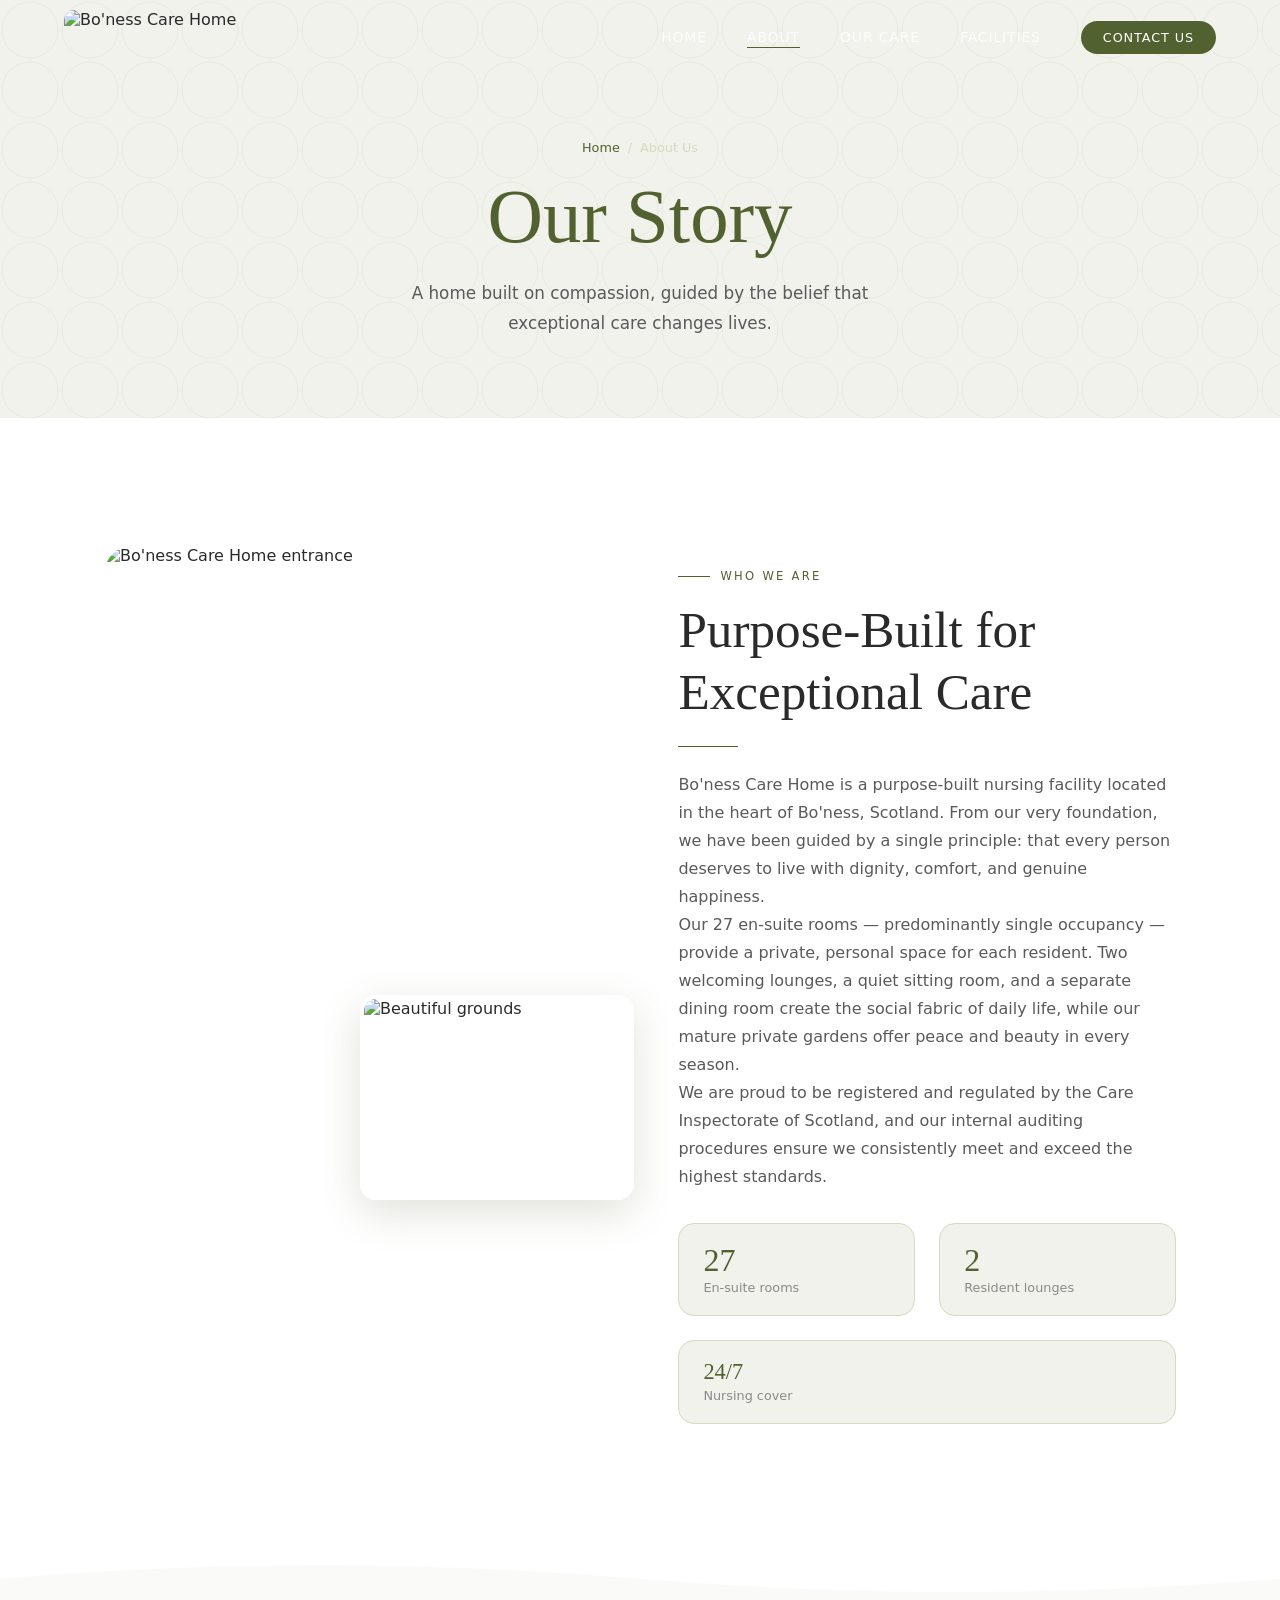
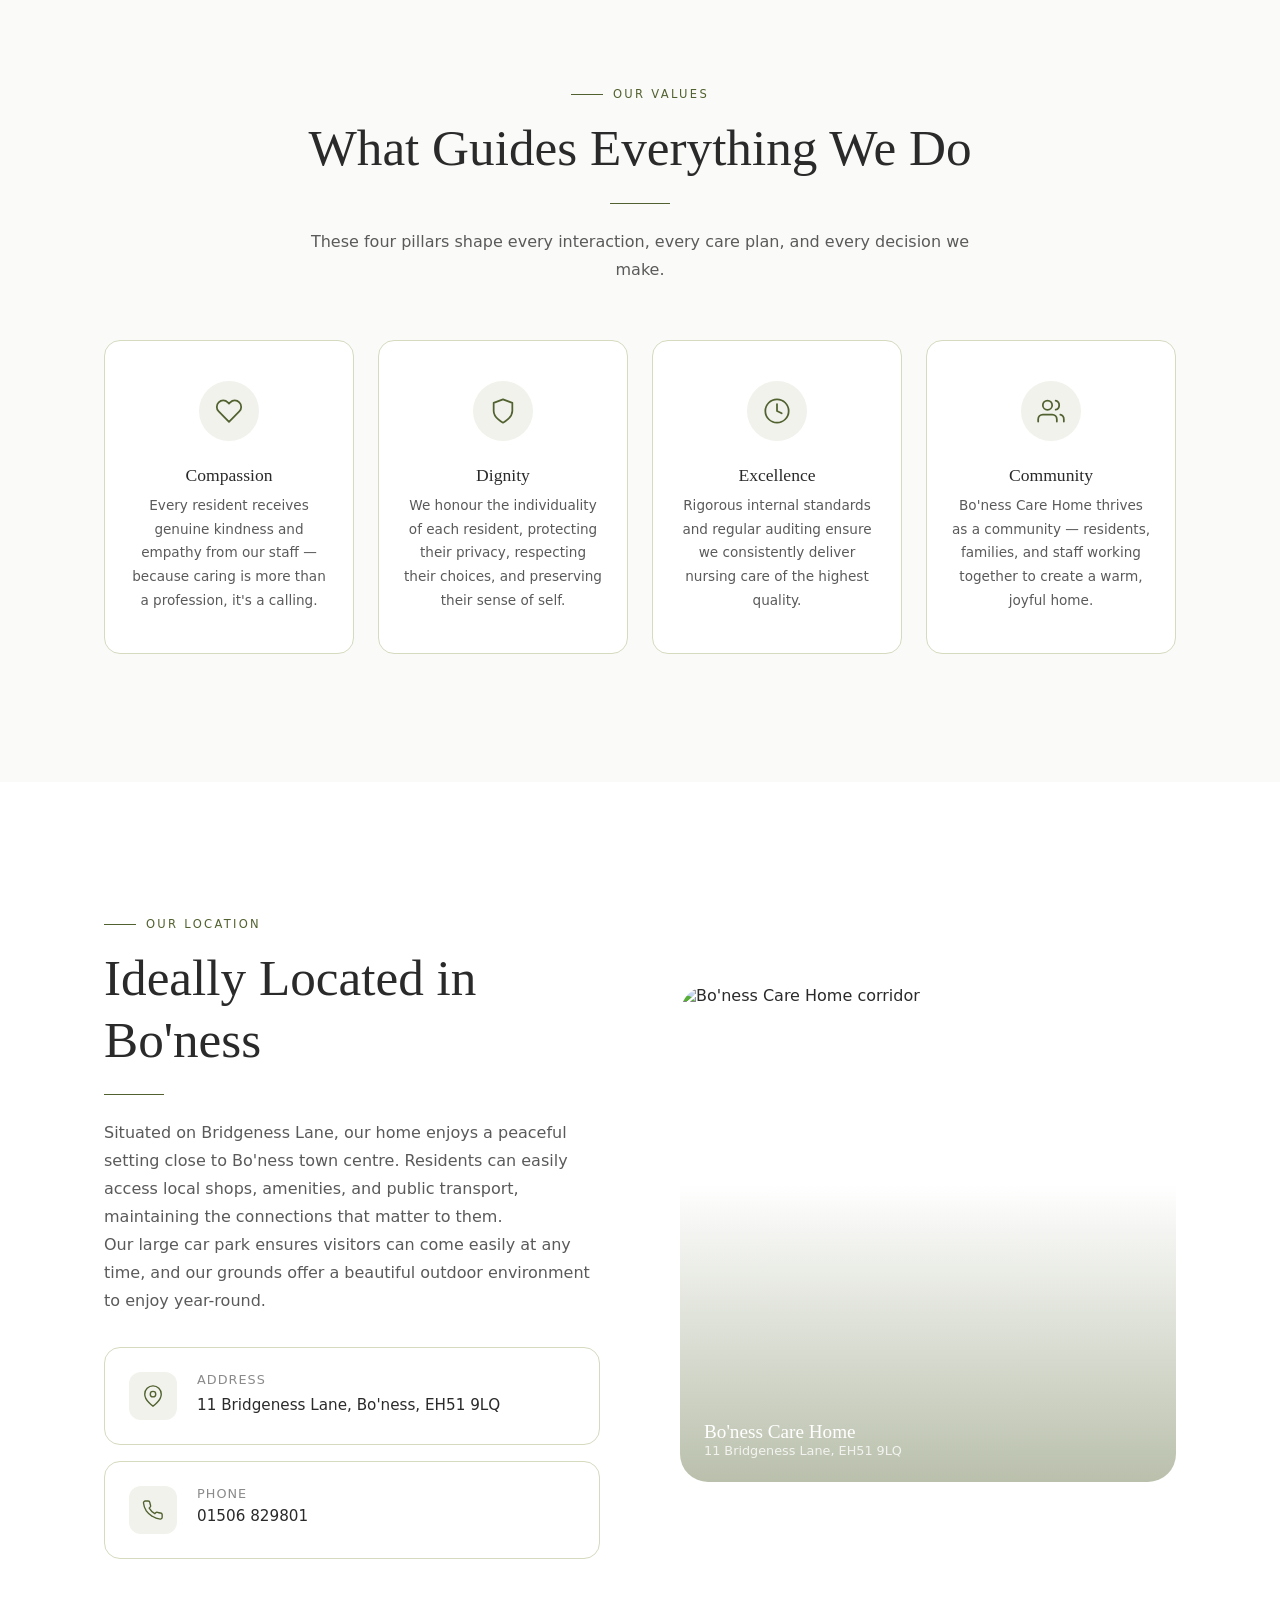
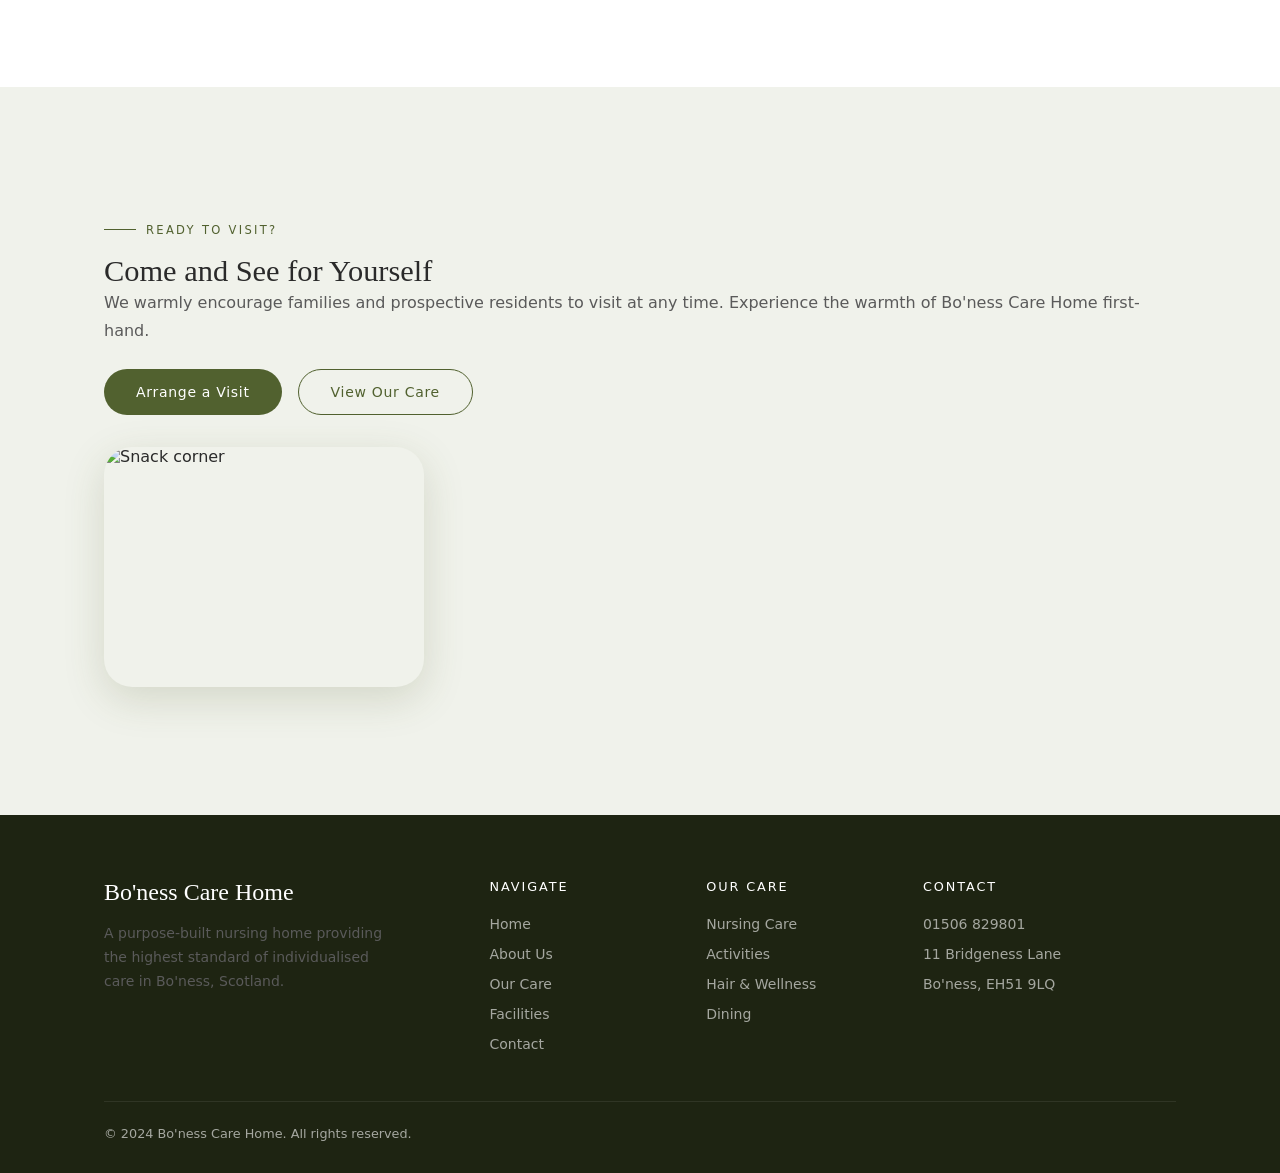
==== about.html @ 6136c72b "Add global styles for Bo'ness Care Home including typography, navigation, hero section, and layout" ====
<!DOCTYPE html>
<html lang="en">
<head>
  <meta charset="UTF-8" />
  <meta name="viewport" content="width=device-width, initial-scale=1.0" />
  <title>About Us — Bo'ness Care Home</title>
  <meta name="description" content="Learn about Bo'ness Care Home — our story, values, and dedicated team providing exceptional nursing care in Bo'ness, Scotland." />
  <link rel="stylesheet" href="styles.css" />
</head>
<body>

<nav class="nav scrolled">
  <a href="index.html" class="nav__logo">
    <img src="https://cdn.clipond.com/boness/logo.jpeg" alt="Bo'ness Care Home" />
  </a>
  <ul class="nav__links">
    <li><a href="index.html"      class="nav__link">Home</a></li>
    <li><a href="about.html"      class="nav__link active">About</a></li>
    <li><a href="services.html"   class="nav__link">Our Care</a></li>
    <li><a href="facilities.html" class="nav__link">Facilities</a></li>
    <li><a href="contact.html"    class="nav__link nav__cta">Contact Us</a></li>
  </ul>
  <div class="nav__hamburger" aria-label="Toggle menu" role="button" tabindex="0">
    <span></span><span></span><span></span>
  </div>
</nav>

<!-- PAGE HERO -->
<section class="page-hero">
  <div class="page-hero__bg"></div>
  <div class="container" style="position:relative;z-index:1">
    <div class="breadcrumb" style="margin-bottom:1rem">
      <a href="index.html">Home</a>
      <span>/</span>
      <span>About Us</span>
    </div>
    <h1>Our Story</h1>
    <p style="color:var(--text-light);max-width:520px;margin:0 auto;font-size:1.05rem">A home built on compassion, guided by the belief that exceptional care changes lives.</p>
  </div>
</section>

<!-- ══════════════════════════════
     OUR STORY
══════════════════════════════ -->
<section class="section-pad">
  <div class="container">
    <div class="about-story__inner">

      <div class="about-story__images reveal-left">
        <div class="about-story__img-main">
          <img src="https://cdn.clipond.com/boness/outside_main_enterance.jpg" alt="Bo'ness Care Home entrance" loading="lazy" />
        </div>
        <div class="about-story__img-secondary">
          <img src="https://cdn.clipond.com/boness/grounds.jpg" alt="Beautiful grounds" loading="lazy" />
        </div>
      </div>

      <div class="reveal-right" style="padding-top:1rem">
        <span class="section-label">Who We Are</span>
        <h2>Purpose-Built for Exceptional Care</h2>
        <div class="divider"></div>
        <p>Bo'ness Care Home is a purpose-built nursing facility located in the heart of Bo'ness, Scotland. From our very foundation, we have been guided by a single principle: that every person deserves to live with dignity, comfort, and genuine happiness.</p>
        <p>Our 27 en-suite rooms — predominantly single occupancy — provide a private, personal space for each resident. Two welcoming lounges, a quiet sitting room, and a separate dining room create the social fabric of daily life, while our mature private gardens offer peace and beauty in every season.</p>
        <p>We are proud to be registered and regulated by the Care Inspectorate of Scotland, and our internal auditing procedures ensure we consistently meet and exceed the highest standards.</p>

        <div style="display:flex;gap:1.5rem;margin-top:2rem;flex-wrap:wrap">
          <div style="padding:1.25rem 1.5rem;background:var(--green-pale);border-radius:var(--radius);border:1px solid var(--green-mid);flex:1;min-width:160px">
            <div style="font-family:var(--font-serif);font-size:2rem;color:var(--green);line-height:1">27</div>
            <div style="font-size:0.8rem;color:var(--text-lighter);margin-top:0.25rem">En-suite rooms</div>
          </div>
          <div style="padding:1.25rem 1.5rem;background:var(--green-pale);border-radius:var(--radius);border:1px solid var(--green-mid);flex:1;min-width:160px">
            <div style="font-family:var(--font-serif);font-size:2rem;color:var(--green);line-height:1">2</div>
            <div style="font-size:0.8rem;color:var(--text-lighter);margin-top:0.25rem">Resident lounges</div>
          </div>
          <div style="padding:1.25rem 1.5rem;background:var(--green-pale);border-radius:var(--radius);border:1px solid var(--green-mid);flex:1;min-width:160px">
            <div style="font-family:var(--font-serif);font-size:1.4rem;color:var(--green);line-height:1">24/7</div>
            <div style="font-size:0.8rem;color:var(--text-lighter);margin-top:0.25rem">Nursing cover</div>
          </div>
        </div>
      </div>

    </div>
  </div>
</section>

<!-- ══════════════════════════════
     OUR VALUES
══════════════════════════════ -->
<section class="about-values section-pad">
  <!-- SVG wave decoration -->
  <svg style="position:absolute;top:0;left:0;width:100%;overflow:hidden;line-height:0" viewBox="0 0 1440 60" preserveAspectRatio="none">
    <path d="M0 30 Q360 0 720 30 Q1080 60 1440 30 L1440 0 L0 0Z" fill="white"/>
  </svg>
  <div class="container" style="position:relative;z-index:1">
    <div class="section-header--center reveal">
      <span class="section-label" style="justify-content:center">Our Values</span>
      <h2>What Guides Everything We Do</h2>
      <div class="divider divider--center"></div>
      <p>These four pillars shape every interaction, every care plan, and every decision we make.</p>
    </div>

    <div class="values-grid stagger">

      <div class="value-card">
        <div class="value-card__icon">
          <svg viewBox="0 0 24 24"><path d="M20.84 4.61a5.5 5.5 0 0 0-7.78 0L12 5.67l-1.06-1.06a5.5 5.5 0 0 0-7.78 7.78l1.06 1.06L12 21.23l7.78-7.78 1.06-1.06a5.5 5.5 0 0 0 0-7.78z"/></svg>
        </div>
        <h3>Compassion</h3>
        <p>Every resident receives genuine kindness and empathy from our staff — because caring is more than a profession, it's a calling.</p>
      </div>

      <div class="value-card">
        <div class="value-card__icon">
          <svg viewBox="0 0 24 24"><path d="M12 22s8-4 8-10V5l-8-3-8 3v7c0 6 8 10 8 10z"/></svg>
        </div>
        <h3>Dignity</h3>
        <p>We honour the individuality of each resident, protecting their privacy, respecting their choices, and preserving their sense of self.</p>
      </div>

      <div class="value-card">
        <div class="value-card__icon">
          <svg viewBox="0 0 24 24"><circle cx="12" cy="12" r="10"/><polyline points="12 6 12 12 16 14"/></svg>
        </div>
        <h3>Excellence</h3>
        <p>Rigorous internal standards and regular auditing ensure we consistently deliver nursing care of the highest quality.</p>
      </div>

      <div class="value-card">
        <div class="value-card__icon">
          <svg viewBox="0 0 24 24"><path d="M17 21v-2a4 4 0 0 0-4-4H5a4 4 0 0 0-4 4v2"/><circle cx="9" cy="7" r="4"/><path d="M23 21v-2a4 4 0 0 0-3-3.87"/><path d="M16 3.13a4 4 0 0 1 0 7.75"/></svg>
        </div>
        <h3>Community</h3>
        <p>Bo'ness Care Home thrives as a community — residents, families, and staff working together to create a warm, joyful home.</p>
      </div>

    </div>
  </div>
</section>

<!-- ══════════════════════════════
     LOCATION & TEAM
══════════════════════════════ -->
<section class="section-pad" style="background:var(--white)">
  <div class="container">
    <div style="display:grid;grid-template-columns:1fr 1fr;gap:5rem;align-items:center" class="about-story__inner">

      <div class="reveal-left">
        <span class="section-label">Our Location</span>
        <h2>Ideally Located in Bo'ness</h2>
        <div class="divider"></div>
        <p>Situated on Bridgeness Lane, our home enjoys a peaceful setting close to Bo'ness town centre. Residents can easily access local shops, amenities, and public transport, maintaining the connections that matter to them.</p>
        <p>Our large car park ensures visitors can come easily at any time, and our grounds offer a beautiful outdoor environment to enjoy year-round.</p>

        <div style="margin-top:2rem;display:flex;flex-direction:column;gap:1rem">
          <div class="contact-info-item">
            <div class="contact-info-item__icon">
              <svg viewBox="0 0 24 24"><path d="M21 10c0 7-9 13-9 13s-9-6-9-13a9 9 0 0 1 18 0z"/><circle cx="12" cy="10" r="3"/></svg>
            </div>
            <div>
              <h4>Address</h4>
              <p>11 Bridgeness Lane, Bo'ness, EH51 9LQ</p>
            </div>
          </div>
          <div class="contact-info-item">
            <div class="contact-info-item__icon">
              <svg viewBox="0 0 24 24"><path d="M22 16.92v3a2 2 0 0 1-2.18 2 19.79 19.79 0 0 1-8.63-3.07A19.5 19.5 0 0 1 4.69 13a19.79 19.79 0 0 1-3.07-8.67A2 2 0 0 1 3.6 2.22h3a2 2 0 0 1 2 1.72c.127.96.361 1.903.7 2.81a2 2 0 0 1-.45 2.11L7.91 9.91a16 16 0 0 0 6.08 6.08l.91-.91a2 2 0 0 1 2.11-.45c.907.339 1.85.573 2.81.7A2 2 0 0 1 22 16.92z"/></svg>
            </div>
            <div>
              <h4>Phone</h4>
              <a href="tel:01506829801" style="font-size:0.95rem;color:var(--text)">01506 829801</a>
            </div>
          </div>
        </div>
      </div>

      <div class="reveal-right">
        <div style="border-radius:var(--radius-lg);overflow:hidden;aspect-ratio:1;position:relative">
          <img src="https://cdn.clipond.com/boness/passage_way_secondary.jpg" alt="Bo'ness Care Home corridor" loading="lazy" style="width:100%;height:100%;object-fit:cover" />
          <div style="position:absolute;inset:0;background:linear-gradient(to top,rgba(81,97,47,0.4) 0%,transparent 60%)"></div>
          <div style="position:absolute;bottom:1.5rem;left:1.5rem;color:white">
            <div style="font-family:var(--font-serif);font-size:1.2rem">Bo'ness Care Home</div>
            <div style="font-size:0.8rem;opacity:0.8">11 Bridgeness Lane, EH51 9LQ</div>
          </div>
        </div>
      </div>

    </div>
  </div>
</section>

<!-- CTA -->
<section class="contact-strip section-pad">
  <div class="container">
    <div class="contact-strip__inner">
      <div class="reveal-left">
        <span class="section-label">Ready to Visit?</span>
        <h3>Come and See for Yourself</h3>
        <p>We warmly encourage families and prospective residents to visit at any time. Experience the warmth of Bo'ness Care Home first-hand.</p>
        <div style="margin-top:1.5rem;display:flex;gap:1rem;flex-wrap:wrap">
          <a href="contact.html" class="btn btn--primary">Arrange a Visit</a>
          <a href="services.html" class="btn btn--green-outline">View Our Care</a>
        </div>
      </div>
      <div class="reveal-right" style="flex-shrink:0">
        <img src="https://cdn.clipond.com/boness/snack_corner.jpg" alt="Snack corner" loading="lazy" style="width:320px;height:240px;object-fit:cover;border-radius:var(--radius-lg);box-shadow:var(--shadow-hover)" />
      </div>
    </div>
  </div>
</section>

<footer>
  <div class="container">
    <div class="footer__inner">
      <div class="footer__brand">
        <div class="footer__brand-name">Bo'ness Care Home</div>
        <p>A purpose-built nursing home providing the highest standard of individualised care in Bo'ness, Scotland.</p>
      </div>
      <div class="footer__col">
        <h4>Navigate</h4>
        <ul>
          <li><a href="index.html">Home</a></li>
          <li><a href="about.html">About Us</a></li>
          <li><a href="services.html">Our Care</a></li>
          <li><a href="facilities.html">Facilities</a></li>
          <li><a href="contact.html">Contact</a></li>
        </ul>
      </div>
      <div class="footer__col">
        <h4>Our Care</h4>
        <ul>
          <li><a href="services.html">Nursing Care</a></li>
          <li><a href="services.html">Activities</a></li>
          <li><a href="services.html">Hair &amp; Wellness</a></li>
          <li><a href="services.html">Dining</a></li>
        </ul>
      </div>
      <div class="footer__col">
        <h4>Contact</h4>
        <ul>
          <li><a href="tel:01506829801">01506 829801</a></li>
          <li><a href="#">11 Bridgeness Lane</a></li>
          <li><a href="#">Bo'ness, EH51 9LQ</a></li>
        </ul>
      </div>
    </div>
    <div class="footer__bottom">
      <span>© 2024 Bo'ness Care Home. All rights reserved.</span>
    </div>
  </div>
</footer>

<script src="script.js"></script>
</body>
</html>
---- styles.css ----
/* =============================================
   Bo'ness Care Home — Global Styles
   ============================================= */

:root {
  --green: #51612F;
  --green-light: #6b7d3e;
  --green-pale: #f0f2eb;
  --green-mid: #d4dbbf;
  --white: #ffffff;
  --off-white: #fafaf8;
  --text: #2a2a2a;
  --text-light: #5a5a5a;
  --text-lighter: #8a8a8a;
  --radius: 16px;
  --radius-sm: 8px;
  --radius-lg: 28px;
  --transition: 0.4s cubic-bezier(0.4, 0, 0.2, 1);
  --shadow: 0 4px 24px rgba(81,97,47,0.10);
  --shadow-hover: 0 12px 40px rgba(81,97,47,0.18);
  --font-serif: 'Cormorant Garamond', 'Georgia', serif;
  --font-sans: 'DM Sans', 'Inter', system-ui, sans-serif;
}

/* ── Reset ── */
*, *::before, *::after { box-sizing: border-box; margin: 0; padding: 0; }
html { scroll-behavior: smooth; font-size: 16px; }
body {
  font-family: var(--font-sans);
  color: var(--text);
  background: var(--white);
  overflow-x: hidden;
  -webkit-font-smoothing: antialiased;
}
img { display: block; max-width: 100%; }
a { text-decoration: none; color: inherit; }
ul { list-style: none; }

/* ── Typography ── */
h1,h2,h3,h4 { font-family: var(--font-serif); font-weight: 500; line-height: 1.2; }
h1 { font-size: clamp(2.8rem, 6vw, 5.5rem); }
h2 { font-size: clamp(2rem, 4vw, 3.2rem); }
h3 { font-size: clamp(1.4rem, 2.5vw, 1.9rem); }
h4 { font-size: 1.15rem; }
p { line-height: 1.75; color: var(--text-light); }

/* ── Google Fonts ── */
@import url('https://fonts.googleapis.com/css2?family=Cormorant+Garamond:ital,wght@0,300;0,400;0,500;0,600;1,300;1,400&family=DM+Sans:wght@300;400;500&display=swap');

/* ========================================
   NAVIGATION
   ======================================== */
.nav {
  position: fixed; top: 0; left: 0; right: 0; z-index: 1000;
  padding: 0 clamp(1.5rem, 5vw, 4rem);
  height: 72px;
  display: flex; align-items: center; justify-content: space-between;
  transition: background var(--transition), backdrop-filter var(--transition), box-shadow var(--transition);
}
.nav.scrolled {
  background: rgba(255,255,255,0.92);
  backdrop-filter: blur(16px);
  box-shadow: 0 1px 0 rgba(81,97,47,0.1);
}
.nav.hero-top { background: transparent; }

.nav__logo {
  display: flex; align-items: center;
}
.nav__logo img { height: 52px; width: auto; border-radius: 10px; object-fit: contain; display: block; }
.nav__logo-text { display: none; }

.nav__links {
  display: flex; align-items: center; gap: 2.5rem;
}
.nav__link {
  font-size: 0.875rem; font-weight: 400; letter-spacing: 0.06em; text-transform: uppercase;
  color: rgba(255,255,255,0.85);
  position: relative; padding-bottom: 3px;
  transition: color var(--transition);
}
.nav__link::after {
  content: ''; position: absolute; bottom: 0; left: 0;
  width: 0; height: 1px; background: var(--green);
  transition: width var(--transition);
}
.nav__link:hover::after, .nav__link.active::after { width: 100%; }
.nav__link:hover { color: var(--white); }
.nav.scrolled .nav__link { color: var(--text-light); }
.nav.scrolled .nav__link:hover { color: var(--green); }
.nav.scrolled .nav__link.active { color: var(--green); }

.nav__cta {
  background: var(--green); color: var(--white) !important;
  padding: 9px 22px; border-radius: 100px;
  font-size: 0.8rem; letter-spacing: 0.07em;
  transition: background var(--transition), transform var(--transition), box-shadow var(--transition) !important;
}
.nav__cta::after { display: none !important; }
.nav__cta:hover { background: var(--green-light); transform: translateY(-1px); box-shadow: 0 4px 16px rgba(81,97,47,0.3); }

.nav__hamburger { display: none; flex-direction: column; gap: 5px; cursor: pointer; padding: 4px; }
.nav__hamburger span { display: block; width: 24px; height: 1.5px; background: var(--white); transition: var(--transition); }
.nav.scrolled .nav__hamburger span { background: var(--green); }

/* ========================================
   HERO
   ======================================== */
.hero {
  position: relative; height: 100vh; min-height: 600px;
  overflow: hidden; display: flex; align-items: center; justify-content: center;
}

.hero__slides { position: absolute; inset: 0; }
.hero__slide {
  position: absolute; inset: 0;
  background-size: cover; background-position: center;
  opacity: 0; transition: opacity 1.2s ease;
  transform: scale(1);
}
.hero__slide.active {
  opacity: 1;
  animation: heroZoom 8s ease-in-out forwards;
}
@keyframes heroZoom {
  from { transform: scale(1); }
  to   { transform: scale(1.12); }
}

.hero__overlay {
  position: absolute; inset: 0;
  background: linear-gradient(
    to bottom,
    rgba(0,0,0,0.52) 0%,
    rgba(0,0,0,0.50) 50%,
    rgba(0,0,0,0.75) 100%
  );
}

.hero__content {
  position: relative; z-index: 2;
  text-align: center; color: var(--white);
  padding: 0 clamp(1.5rem, 5vw, 4rem);
  max-width: 900px;
}
.hero__eyebrow {
  display: inline-flex; align-items: center; gap: 12px;
  font-size: 0.75rem; letter-spacing: 0.2em; text-transform: uppercase;
  color: rgba(255,255,255,0.7); margin-bottom: 1.5rem;
  opacity: 0; transform: translateY(20px);
  animation: fadeUp 0.9s 0.3s ease forwards;
}
.hero__eyebrow::before, .hero__eyebrow::after {
  content: ''; display: block; width: 40px; height: 1px; background: rgba(255,255,255,0.4);
}
.hero__title {
  font-family: var(--font-serif); font-weight: 400;
  font-size: clamp(3rem, 7vw, 6rem); line-height: 1.1;
  margin-bottom: 1.5rem; text-shadow: 0 2px 20px rgba(0,0,0,0.2);
  opacity: 0; transform: translateY(30px);
  animation: fadeUp 1s 0.6s ease forwards;
}
.hero__title em { font-style: italic; color: rgba(255,255,255,0.85); }
.hero__sub {
  font-size: clamp(1rem, 1.5vw, 1.15rem); font-weight: 300;
  color: rgba(255,255,255,0.8); max-width: 560px; margin: 0 auto 2.5rem;
  opacity: 0; transform: translateY(20px);
  animation: fadeUp 0.9s 0.9s ease forwards;
}
.hero__actions {
  display: flex; gap: 16px; justify-content: center; flex-wrap: wrap;
  opacity: 0; transform: translateY(20px);
  animation: fadeUp 0.9s 1.2s ease forwards;
}
.btn {
  display: inline-flex; align-items: center; gap: 8px;
  padding: 14px 32px; border-radius: 100px;
  font-size: 0.875rem; letter-spacing: 0.05em; font-weight: 500;
  cursor: pointer; transition: all var(--transition); border: none;
}
.btn--primary { background: var(--green); color: var(--white); }
.btn--primary:hover { background: var(--green-light); transform: translateY(-2px); box-shadow: 0 8px 24px rgba(81,97,47,0.4); }
.btn--outline { background: transparent; color: var(--white); border: 1.5px solid rgba(255,255,255,0.6); }
.btn--outline:hover { background: rgba(255,255,255,0.1); border-color: var(--white); transform: translateY(-2px); }
.btn--green-outline { background: transparent; color: var(--green); border: 1.5px solid var(--green); }
.btn--green-outline:hover { background: var(--green); color: var(--white); transform: translateY(-2px); }

.hero__dots {
  position: absolute; bottom: 2.5rem; left: 50%; transform: translateX(-50%);
  display: flex; gap: 10px; z-index: 3;
}
.hero__dot {
  width: 28px; height: 2px; border-radius: 2px;
  background: rgba(255,255,255,0.35); cursor: pointer;
  transition: all 0.4s ease;
}
.hero__dot.active { background: var(--white); width: 48px; }

.hero__scroll {
  position: absolute; bottom: 2.5rem; right: 3rem; z-index: 3;
  display: flex; flex-direction: column; align-items: center; gap: 8px;
  color: rgba(255,255,255,0.6); font-size: 0.7rem; letter-spacing: 0.15em;
  text-transform: uppercase; writing-mode: vertical-rl;
}
.hero__scroll-line {
  width: 1px; height: 50px;
  background: linear-gradient(to bottom, rgba(255,255,255,0.6), transparent);
  animation: scrollLine 2s ease infinite;
}
@keyframes scrollLine {
  0% { transform: scaleY(0); transform-origin: top; }
  50% { transform: scaleY(1); transform-origin: top; }
  50.01% { transform: scaleY(1); transform-origin: bottom; }
  100% { transform: scaleY(0); transform-origin: bottom; }
}

/* ========================================
   SECTIONS & LAYOUT
   ======================================== */
section { position: relative; }
.container { max-width: 1200px; margin: 0 auto; padding: 0 clamp(1.5rem, 5vw, 4rem); }
.section-pad { padding: clamp(5rem, 10vw, 9rem) 0; }

.section-label {
  display: inline-flex; align-items: center; gap: 10px;
  font-size: 0.72rem; letter-spacing: 0.2em; text-transform: uppercase;
  color: var(--green); font-weight: 500; margin-bottom: 1rem;
}
.section-label::before {
  content: ''; display: block; width: 32px; height: 1px; background: var(--green);
}

.section-header { max-width: 600px; }
.section-header--center { max-width: 680px; margin: 0 auto; text-align: center; }

.divider {
  width: 60px; height: 1px; background: var(--green);
  margin: 1.5rem 0;
}
.divider--center { margin: 1.5rem auto; }

/* ========================================
   WELCOME / INTRO
   ======================================== */
.welcome {
  background: var(--white);
}
.welcome__inner {
  display: grid; grid-template-columns: 1fr 1fr; gap: clamp(3rem, 6vw, 7rem);
  align-items: center;
}
.welcome__text .section-label { margin-bottom: 0.75rem; }
.welcome__text h2 { margin-bottom: 1.25rem; }
.welcome__text p { margin-bottom: 1.5rem; max-width: 480px; }
.welcome__stats {
  display: grid; grid-template-columns: 1fr 1fr; gap: 1.5rem; margin-top: 2.5rem;
}
.stat {
  padding: 1.5rem; border: 1px solid var(--green-mid);
  border-radius: var(--radius); background: var(--off-white);
  transition: all var(--transition);
}
.stat:hover { border-color: var(--green); box-shadow: var(--shadow); transform: translateY(-3px); }
.stat__number { font-family: var(--font-serif); font-size: 2.5rem; color: var(--green); line-height: 1; }
.stat__label { font-size: 0.8rem; letter-spacing: 0.05em; color: var(--text-lighter); margin-top: 0.3rem; }

.welcome__image-wrap {
  position: relative; border-radius: var(--radius-lg); overflow: hidden;
  aspect-ratio: 4/5;
}
.welcome__image-wrap img { width: 100%; height: 100%; object-fit: cover; transition: transform 0.8s ease; }
.welcome__image-wrap:hover img { transform: scale(1.04); }
.welcome__badge {
  position: absolute; bottom: 2rem; left: -1.5rem;
  background: var(--white); border-radius: var(--radius);
  padding: 1rem 1.5rem; box-shadow: var(--shadow-hover);
  display: flex; align-items: center; gap: 12px;
  border: 1px solid var(--green-mid);
}
.welcome__badge-icon { width: 40px; height: 40px; border-radius: 50%; background: var(--green-pale); display: flex; align-items: center; justify-content: center; }
.welcome__badge-icon svg { width: 20px; height: 20px; stroke: var(--green); fill: none; stroke-width: 1.5; }
.welcome__badge-text strong { display: block; font-size: 0.9rem; color: var(--text); }
.welcome__badge-text span { font-size: 0.75rem; color: var(--text-lighter); }

/* ========================================
   SVG LINE DECORATIONS
   ======================================== */
.line-deco {
  position: absolute; pointer-events: none; overflow: visible;
}
.line-deco path, .line-deco circle, .line-deco line {
  fill: none; stroke: var(--green); stroke-width: 1;
  stroke-dasharray: 1000; stroke-dashoffset: 1000;
  transition: stroke-dashoffset 2s ease;
}
.line-deco.drawn path, .line-deco.drawn circle, .line-deco.drawn line {
  stroke-dashoffset: 0;
}

/* ========================================
   SERVICES
   ======================================== */
.services { background: var(--off-white); }
.services__grid {
  display: grid; grid-template-columns: repeat(3, 1fr); gap: 1.5rem;
  margin-top: 3.5rem;
}
.service-card {
  background: var(--white); border-radius: var(--radius);
  border: 1px solid var(--green-mid); padding: 2.2rem 2rem;
  transition: all var(--transition); position: relative; overflow: hidden;
}
.service-card::before {
  content: ''; position: absolute; top: 0; left: 0; right: 0;
  height: 2px; background: var(--green); transform: scaleX(0);
  transform-origin: left; transition: transform var(--transition);
}
.service-card:hover::before { transform: scaleX(1); }
.service-card:hover { box-shadow: var(--shadow-hover); transform: translateY(-5px); border-color: transparent; }
.service-card__icon {
  width: 52px; height: 52px; border-radius: 14px;
  background: var(--green-pale); display: flex; align-items: center; justify-content: center;
  margin-bottom: 1.5rem;
}
.service-card__icon svg { width: 26px; height: 26px; stroke: var(--green); fill: none; stroke-width: 1.5; stroke-linecap: round; stroke-linejoin: round; }
.service-card h3 { font-size: 1.25rem; margin-bottom: 0.75rem; }
.service-card p { font-size: 0.9rem; line-height: 1.7; }

/* ========================================
   GALLERY
   ======================================== */
.gallery { background: var(--white); }
.gallery__grid {
  display: grid;
  grid-template-columns: repeat(3, 1fr);
  grid-template-rows: auto;
  gap: 1rem; margin-top: 3.5rem;
}
.gallery__item {
  border-radius: var(--radius); overflow: hidden;
  position: relative; cursor: pointer;
  background: var(--green-pale);
}
.gallery__item--wide { grid-column: span 2; }
.gallery__item--tall { grid-row: span 2; }
.gallery__item img { width: 100%; height: 100%; object-fit: cover; transition: transform 0.7s ease; min-height: 220px; }
.gallery__item:hover img { transform: scale(1.06); }
.gallery__item__overlay {
  position: absolute; inset: 0; background: rgba(81,97,47,0);
  display: flex; align-items: flex-end; padding: 1.5rem;
  transition: background var(--transition);
}
.gallery__item:hover .gallery__item__overlay { background: rgba(81,97,47,0.4); }
.gallery__item__label {
  color: var(--white); font-size: 0.8rem; letter-spacing: 0.1em;
  text-transform: uppercase; opacity: 0; transform: translateY(8px);
  transition: all var(--transition);
}
.gallery__item:hover .gallery__item__label { opacity: 1; transform: translateY(0); }

/* ========================================
   TESTIMONIALS / CARE PHILOSOPHY
   ======================================== */
.philosophy { background: var(--green); color: var(--white); overflow: hidden; }
.philosophy__inner {
  display: grid; grid-template-columns: 1fr 1fr; gap: 5rem; align-items: center;
}
.philosophy__text .section-label { color: rgba(255,255,255,0.6); }
.philosophy__text .section-label::before { background: rgba(255,255,255,0.4); }
.philosophy__text h2 { color: var(--white); margin-bottom: 1.5rem; }
.philosophy__text p { color: rgba(255,255,255,0.75); max-width: 460px; margin-bottom: 1.5rem; }
.philosophy__list { display: flex; flex-direction: column; gap: 1rem; margin: 2rem 0; }
.philosophy__list-item {
  display: flex; align-items: flex-start; gap: 1rem;
}
.philosophy__list-item__icon {
  width: 32px; height: 32px; border-radius: 50%;
  border: 1px solid rgba(255,255,255,0.3); display: flex; align-items: center; justify-content: center;
  flex-shrink: 0; margin-top: 2px;
}
.philosophy__list-item__icon svg { width: 14px; height: 14px; stroke: var(--white); fill: none; stroke-width: 2; }
.philosophy__list-item p { color: rgba(255,255,255,0.75); font-size: 0.9rem; margin: 0; }
.philosophy__list-item strong { color: var(--white); display: block; margin-bottom: 2px; }

.philosophy__image-wrap {
  position: relative; border-radius: var(--radius-lg); overflow: hidden;
  aspect-ratio: 3/4;
}
.philosophy__image-wrap img { width: 100%; height: 100%; object-fit: cover; }
.philosophy__image-deco {
  position: absolute; inset: -20px;
  border: 1px solid rgba(255,255,255,0.15); border-radius: calc(var(--radius-lg) + 20px);
  pointer-events: none;
}

/* ========================================
   TEAM / CONTACT STRIP
   ======================================== */
.contact-strip {
  background: var(--green-pale);
}
.contact-strip__inner {
  display: flex; align-items: center; justify-content: space-between;
  gap: 2rem; flex-wrap: wrap;
}
.contact-strip__text h3 { font-size: clamp(1.5rem, 3vw, 2.2rem); margin-bottom: 0.5rem; }
.contact-strip__text p { max-width: 500px; font-size: 0.95rem; }
.contact-strip__info {
  display: flex; gap: 2.5rem; flex-wrap: wrap;
}
.contact-item { display: flex; align-items: center; gap: 12px; }
.contact-item__icon {
  width: 44px; height: 44px; border-radius: 12px;
  background: var(--white); border: 1px solid var(--green-mid);
  display: flex; align-items: center; justify-content: center;
  flex-shrink: 0;
}
.contact-item__icon svg { width: 20px; height: 20px; stroke: var(--green); fill: none; stroke-width: 1.5; }
.contact-item strong { display: block; font-size: 0.8rem; color: var(--text-lighter); letter-spacing: 0.05em; text-transform: uppercase; }
.contact-item span { font-size: 0.95rem; color: var(--text); }

/* ========================================
   FOOTER
   ======================================== */
footer {
  background: #1e2412; color: rgba(255,255,255,0.6);
  padding: 4rem 0 2rem;
}
.footer__inner {
  display: grid; grid-template-columns: 2fr 1fr 1fr 1.5fr; gap: 3rem;
  margin-bottom: 3rem;
}
.footer__brand p { font-size: 0.875rem; line-height: 1.7; margin: 1rem 0 1.5rem; max-width: 280px; }
.footer__brand-name { font-family: var(--font-serif); font-size: 1.5rem; color: var(--white); }

.footer__col h4 { color: var(--white); font-family: var(--font-sans); font-size: 0.8rem; letter-spacing: 0.15em; text-transform: uppercase; margin-bottom: 1.2rem; }
.footer__col ul { display: flex; flex-direction: column; gap: 0.7rem; }
.footer__col ul li a { font-size: 0.875rem; transition: color var(--transition); }
.footer__col ul li a:hover { color: var(--white); }

.footer__bottom {
  border-top: 1px solid rgba(255,255,255,0.08); padding-top: 1.5rem;
  display: flex; align-items: center; justify-content: space-between; gap: 1rem; flex-wrap: wrap;
  font-size: 0.8rem;
}
.footer__bottom a { transition: color var(--transition); }
.footer__bottom a:hover { color: var(--white); }

/* ========================================
   PAGE HERO (inner pages)
   ======================================== */
.page-hero {
  padding: 140px 0 80px; text-align: center;
  background: var(--green-pale); position: relative; overflow: hidden;
}
.page-hero__bg {
  position: absolute; inset: 0; opacity: 0.06;
  background-image: url("data:image/svg+xml,%3Csvg width='60' height='60' xmlns='http://www.w3.org/2000/svg'%3E%3Ccircle cx='30' cy='30' r='28' stroke='%2351612F' stroke-width='1' fill='none'/%3E%3C/svg%3E");
  background-size: 60px 60px;
}
.page-hero h1 { color: var(--green); margin-bottom: 1rem; }
.page-hero .breadcrumb {
  display: flex; align-items: center; gap: 8px; justify-content: center;
  font-size: 0.8rem; color: var(--text-lighter);
}
.page-hero .breadcrumb a { color: var(--green); }
.page-hero .breadcrumb span { color: var(--green-mid); }

/* ========================================
   ABOUT PAGE
   ======================================== */
.about-story__inner {
  display: grid; grid-template-columns: 1fr 1fr; gap: clamp(3rem, 6vw, 7rem);
  align-items: start;
}
.about-story__images {
  position: relative;
}
.about-story__img-main {
  border-radius: var(--radius-lg); overflow: hidden; aspect-ratio: 4/5;
}
.about-story__img-main img { width: 100%; height: 100%; object-fit: cover; }
.about-story__img-secondary {
  position: absolute; bottom: -2rem; right: -2rem;
  width: 55%; border-radius: var(--radius); overflow: hidden; aspect-ratio: 4/3;
  border: 4px solid var(--white); box-shadow: var(--shadow-hover);
}
.about-story__img-secondary img { width: 100%; height: 100%; object-fit: cover; }

.about-values { background: var(--off-white); }
.values-grid {
  display: grid; grid-template-columns: repeat(4, 1fr); gap: 1.5rem; margin-top: 3.5rem;
}
.value-card {
  text-align: center; padding: 2.5rem 1.5rem;
  background: var(--white); border-radius: var(--radius);
  border: 1px solid var(--green-mid); transition: all var(--transition);
}
.value-card:hover { transform: translateY(-5px); box-shadow: var(--shadow-hover); border-color: var(--green); }
.value-card__icon {
  width: 60px; height: 60px; border-radius: 50%;
  background: var(--green-pale); display: flex; align-items: center; justify-content: center;
  margin: 0 auto 1.5rem;
}
.value-card__icon svg { width: 28px; height: 28px; stroke: var(--green); fill: none; stroke-width: 1.5; stroke-linecap: round; stroke-linejoin: round; }
.value-card h3 { font-size: 1.1rem; margin-bottom: 0.5rem; }
.value-card p { font-size: 0.85rem; }

/* ========================================
   SERVICES PAGE
   ======================================== */
.service-detail {
  display: grid; grid-template-columns: 1fr 1fr; gap: clamp(3rem, 5vw, 6rem);
  align-items: center; padding: 4rem 0;
  border-bottom: 1px solid var(--green-mid);
}
.service-detail:last-child { border-bottom: none; }
.service-detail--reverse { direction: rtl; }
.service-detail--reverse > * { direction: ltr; }
.service-detail__image { border-radius: var(--radius-lg); overflow: hidden; aspect-ratio: 4/3; }
.service-detail__image img { width: 100%; height: 100%; object-fit: cover; transition: transform 0.8s ease; }
.service-detail:hover .service-detail__image img { transform: scale(1.03); }
.service-detail__text h2 { margin-bottom: 1rem; }
.service-detail__text p { margin-bottom: 1.25rem; }
.service-detail__text ul { display: flex; flex-direction: column; gap: 0.75rem; margin: 1.5rem 0; }
.service-detail__text ul li {
  display: flex; align-items: center; gap: 12px;
  font-size: 0.9rem; color: var(--text-light);
}
.service-detail__text ul li::before {
  content: ''; display: block; width: 6px; height: 6px;
  border-radius: 50%; background: var(--green); flex-shrink: 0;
}

/* ========================================
   FACILITIES / GALLERY PAGE
   ======================================== */
.facilities-intro__inner {
  display: grid; grid-template-columns: 1fr 1fr; gap: 5rem; align-items: center;
}
.room-grid {
  display: grid; grid-template-columns: repeat(3, 1fr); gap: 1.5rem; margin-top: 3.5rem;
}
.room-card {
  border-radius: var(--radius); overflow: hidden;
  border: 1px solid var(--green-mid); transition: all var(--transition);
  background: var(--white);
}
.room-card:hover { box-shadow: var(--shadow-hover); transform: translateY(-4px); border-color: transparent; }
.room-card__image { aspect-ratio: 4/3; overflow: hidden; }
.room-card__image img { width: 100%; height: 100%; object-fit: cover; transition: transform 0.7s ease; }
.room-card:hover .room-card__image img { transform: scale(1.06); }
.room-card__body { padding: 1.5rem; }
.room-card__body h3 { font-size: 1.1rem; margin-bottom: 0.5rem; }
.room-card__body p { font-size: 0.85rem; }

/* ========================================
   CONTACT PAGE
   ======================================== */
.contact-main { background: var(--white); }
.contact-main__inner {
  display: grid; grid-template-columns: 1fr 1.3fr; gap: 5rem; align-items: start;
}
.contact-info { display: flex; flex-direction: column; gap: 2rem; }
.contact-info-item {
  display: flex; gap: 1.25rem; align-items: flex-start;
  padding: 1.5rem; border: 1px solid var(--green-mid);
  border-radius: var(--radius); transition: all var(--transition);
}
.contact-info-item:hover { border-color: var(--green); box-shadow: var(--shadow); }
.contact-info-item__icon {
  width: 48px; height: 48px; border-radius: 12px;
  background: var(--green-pale); display: flex; align-items: center; justify-content: center; flex-shrink: 0;
}
.contact-info-item__icon svg { width: 22px; height: 22px; stroke: var(--green); fill: none; stroke-width: 1.5; }
.contact-info-item h4 { font-family: var(--font-sans); font-size: 0.8rem; letter-spacing: 0.08em; text-transform: uppercase; color: var(--text-lighter); margin-bottom: 0.3rem; }
.contact-info-item p, .contact-info-item a { font-size: 0.95rem; color: var(--text); margin: 0; }
.contact-info-item a:hover { color: var(--green); }

.contact-form {
  background: var(--off-white); border-radius: var(--radius-lg);
  padding: 2.5rem; border: 1px solid var(--green-mid);
}
.contact-form h3 { margin-bottom: 0.5rem; }
.contact-form > p { font-size: 0.9rem; margin-bottom: 2rem; }
.form-row { display: grid; grid-template-columns: 1fr 1fr; gap: 1rem; }
.form-group { margin-bottom: 1.25rem; }
.form-group label { display: block; font-size: 0.8rem; letter-spacing: 0.06em; text-transform: uppercase; color: var(--text-lighter); margin-bottom: 0.5rem; }
.form-group input, .form-group select, .form-group textarea {
  width: 100%; padding: 12px 16px;
  background: var(--white); border: 1px solid var(--green-mid);
  border-radius: var(--radius-sm); font-family: var(--font-sans); font-size: 0.925rem;
  color: var(--text); transition: all var(--transition); outline: none;
}
.form-group input:focus, .form-group select:focus, .form-group textarea:focus {
  border-color: var(--green); box-shadow: 0 0 0 3px rgba(81,97,47,0.1);
}
.form-group textarea { resize: vertical; min-height: 120px; }
.form-submit {
  width: 100%; padding: 15px; background: var(--green); color: var(--white);
  border: none; border-radius: 100px; font-size: 0.9rem; letter-spacing: 0.06em;
  font-family: var(--font-sans); cursor: pointer; transition: all var(--transition);
}
.form-submit:hover { background: var(--green-light); transform: translateY(-2px); box-shadow: 0 8px 24px rgba(81,97,47,0.3); }

/* ========================================
   ANIMATIONS & SCROLL EFFECTS
   ======================================== */
@keyframes fadeUp {
  to { opacity: 1; transform: translateY(0); }
}
@keyframes fadeIn {
  from { opacity: 0; } to { opacity: 1; }
}

.reveal {
  opacity: 0; transform: translateY(40px);
  transition: opacity 0.8s ease, transform 0.8s ease;
}
.reveal.visible { opacity: 1; transform: translateY(0); }
.reveal-left {
  opacity: 0; transform: translateX(-40px);
  transition: opacity 0.8s ease, transform 0.8s ease;
}
.reveal-left.visible { opacity: 1; transform: translateX(0); }
.reveal-right {
  opacity: 0; transform: translateX(40px);
  transition: opacity 0.8s ease, transform 0.8s ease;
}
.reveal-right.visible { opacity: 1; transform: translateX(0); }

.stagger > * { opacity: 0; transform: translateY(30px); transition: opacity 0.6s ease, transform 0.6s ease; }
.stagger.visible > *:nth-child(1) { opacity: 1; transform: translateY(0); transition-delay: 0s; }
.stagger.visible > *:nth-child(2) { opacity: 1; transform: translateY(0); transition-delay: 0.1s; }
.stagger.visible > *:nth-child(3) { opacity: 1; transform: translateY(0); transition-delay: 0.2s; }
.stagger.visible > *:nth-child(4) { opacity: 1; transform: translateY(0); transition-delay: 0.3s; }
.stagger.visible > *:nth-child(5) { opacity: 1; transform: translateY(0); transition-delay: 0.4s; }
.stagger.visible > *:nth-child(6) { opacity: 1; transform: translateY(0); transition-delay: 0.5s; }

/* ========================================
   MOBILE
   ======================================== */
@media (max-width: 1024px) {
  .footer__inner { grid-template-columns: 1fr 1fr; gap: 2rem; }
  .values-grid { grid-template-columns: repeat(2, 1fr); }
  .services__grid { grid-template-columns: repeat(2, 1fr); }
  .room-grid { grid-template-columns: repeat(2, 1fr); }
}

@media (max-width: 768px) {
  .nav__links { display: none; }
  .nav__hamburger { display: flex; }
  .nav__links.open {
    display: flex; flex-direction: column;
    position: fixed; inset: 0; top: 72px;
    background: rgba(255,255,255,0.98); backdrop-filter: blur(20px);
    padding: 3rem 2rem; gap: 1.5rem; align-items: flex-start;
    border-top: 1px solid var(--green-mid);
  }
  .nav__links.open .nav__link { color: var(--text); font-size: 1.1rem; }
  .nav__links.open .nav__cta { font-size: 0.9rem; padding: 12px 28px; }

  .welcome__inner, .philosophy__inner, .facilities-intro__inner,
  .about-story__inner, .service-detail, .contact-main__inner { grid-template-columns: 1fr; }
  .service-detail--reverse { direction: ltr; }
  .about-story__img-secondary { display: none; }
  .gallery__grid { grid-template-columns: 1fr 1fr; }
  .gallery__item--wide { grid-column: span 2; }
  .gallery__item--tall { grid-row: span 1; }
  .services__grid { grid-template-columns: 1fr; }
  .room-grid { grid-template-columns: 1fr; }
  .values-grid { grid-template-columns: 1fr 1fr; }
  .footer__inner { grid-template-columns: 1fr; }
  .form-row { grid-template-columns: 1fr; }
  .hero__scroll { display: none; }
  .welcome__badge { left: 0; right: 1rem; width: fit-content; }
}
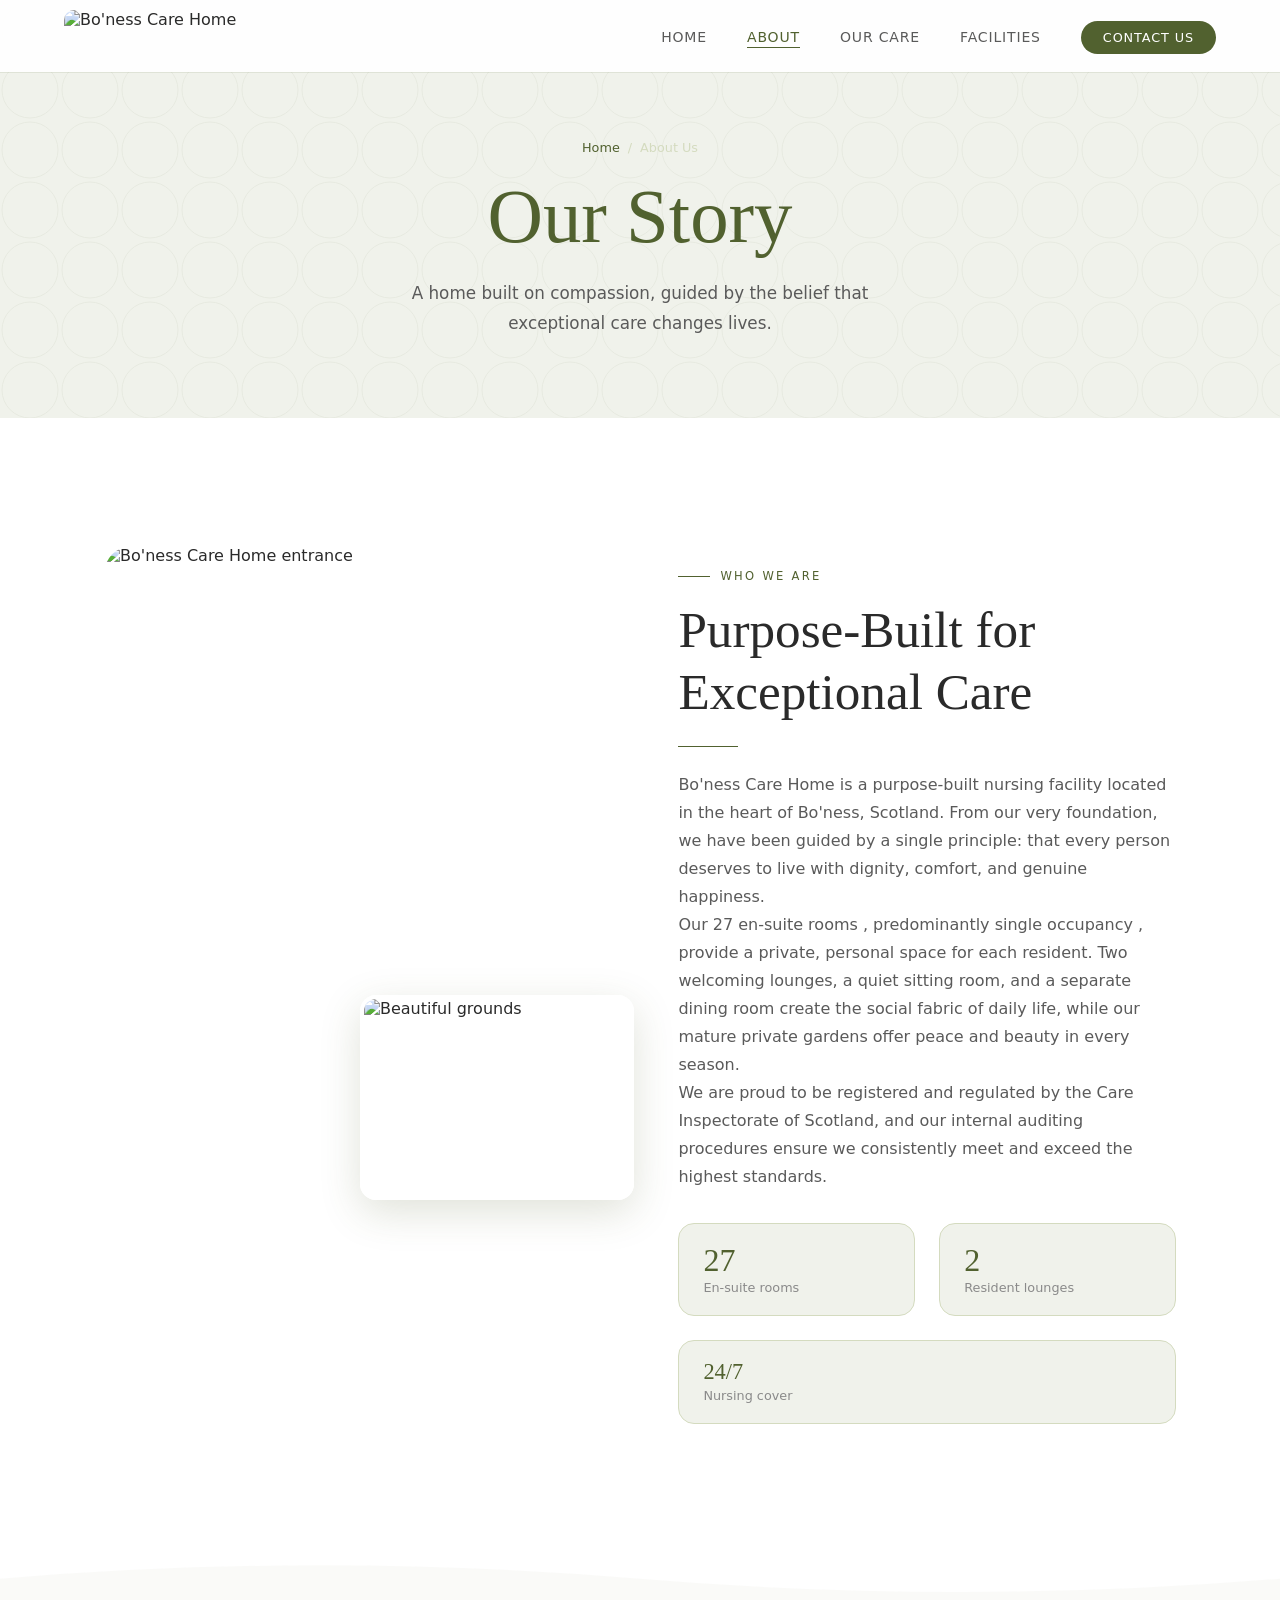
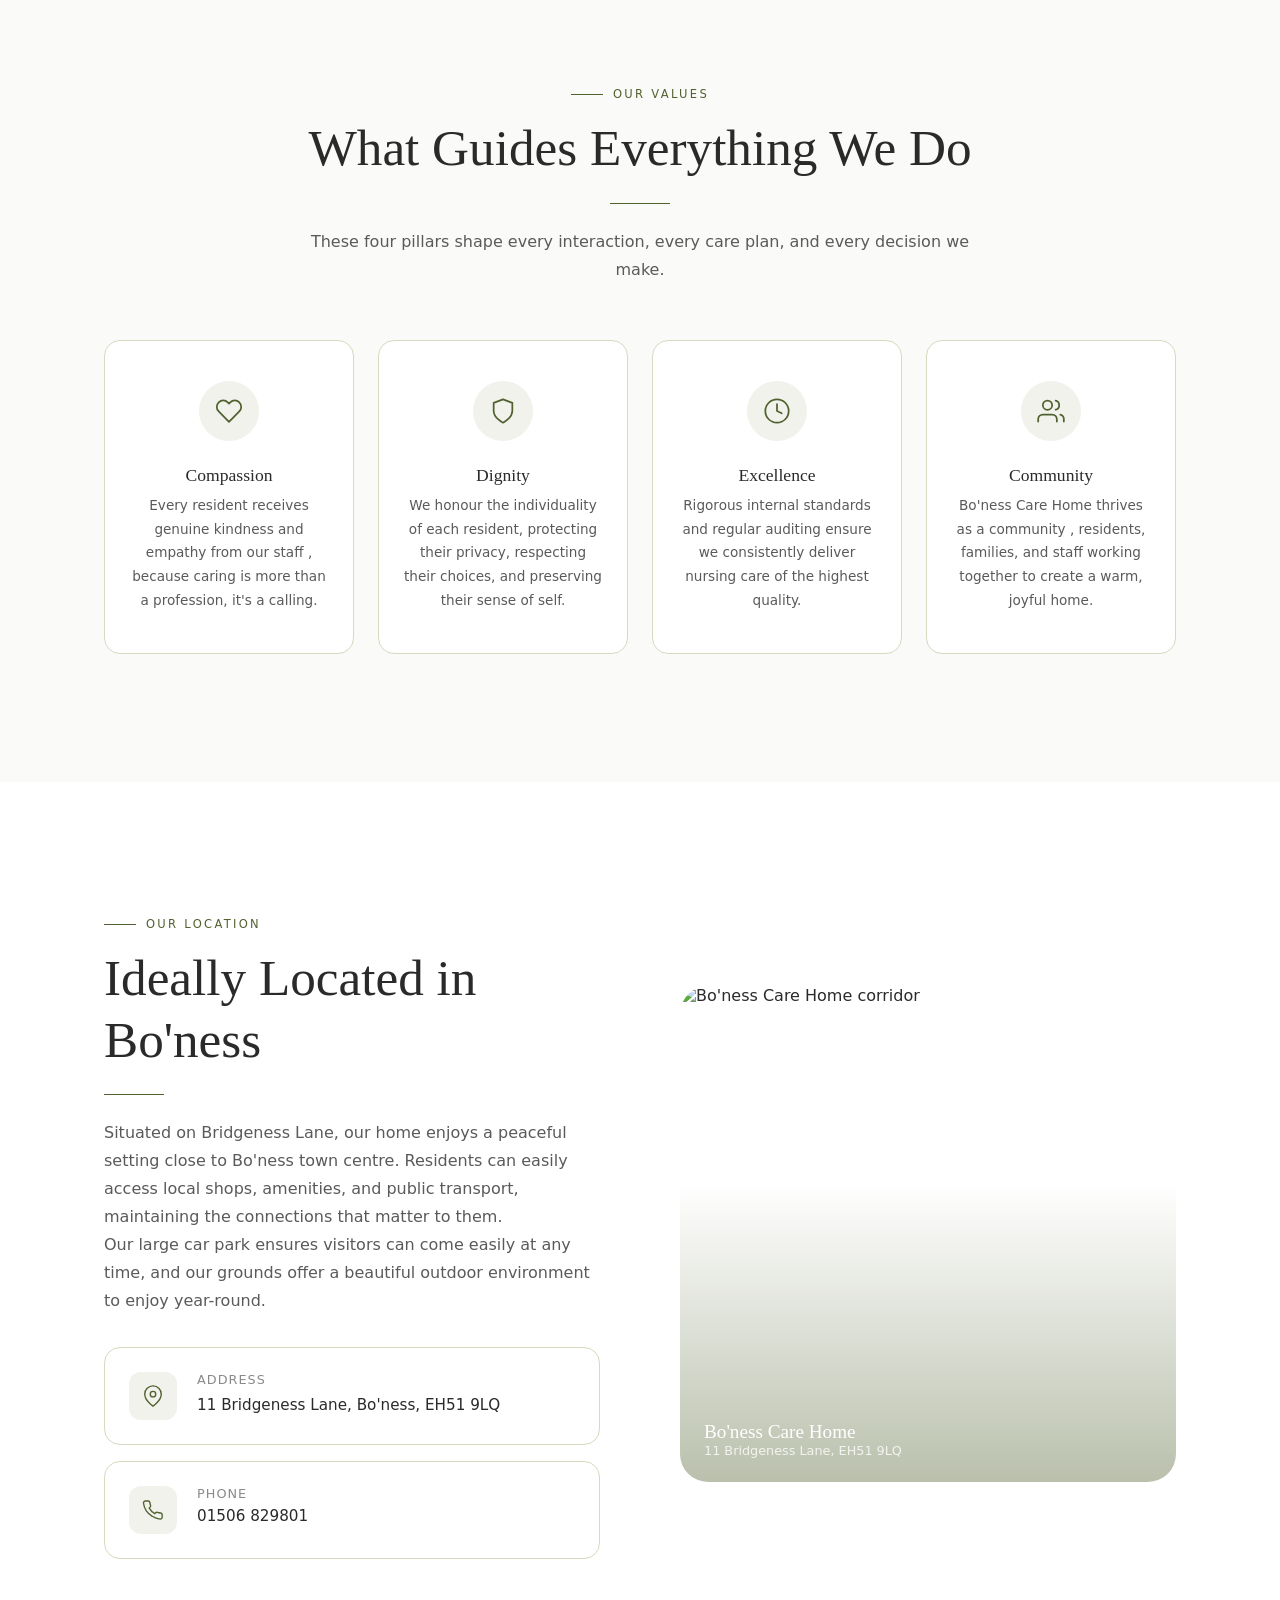
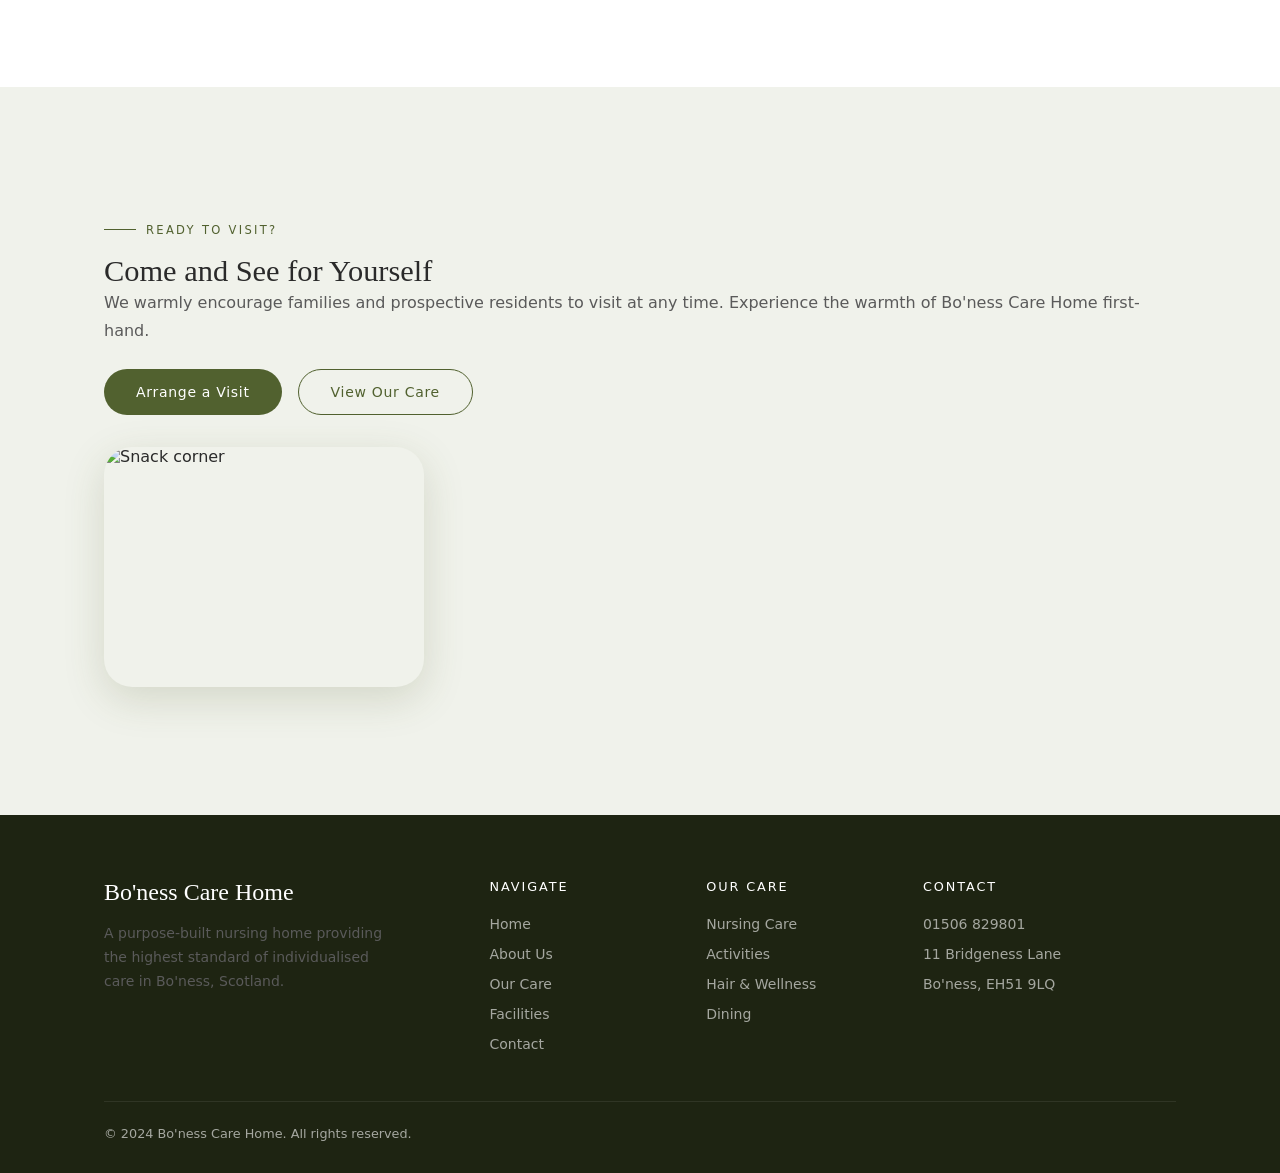
==== commit 45f50669: "Update meta titles and descriptions for consistency; adjust punctuation for clarity" ====
--- a/about.html
+++ b/about.html
@@ -3,8 +3,8 @@
 <head>
   <meta charset="UTF-8" />
   <meta name="viewport" content="width=device-width, initial-scale=1.0" />
-  <title>About Us — Bo'ness Care Home</title>
-  <meta name="description" content="Learn about Bo'ness Care Home — our story, values, and dedicated team providing exceptional nursing care in Bo'ness, Scotland." />
+  <title>About Us - Bo'ness Care Home</title>
+  <meta name="description" content="Learn about Bo'ness Care Home , our story, values, and dedicated team providing exceptional nursing care in Bo'ness, Scotland." />
   <link rel="stylesheet" href="styles.css" />
 </head>
 <body>
@@ -60,7 +60,7 @@
         <h2>Purpose-Built for Exceptional Care</h2>
         <div class="divider"></div>
         <p>Bo'ness Care Home is a purpose-built nursing facility located in the heart of Bo'ness, Scotland. From our very foundation, we have been guided by a single principle: that every person deserves to live with dignity, comfort, and genuine happiness.</p>
-        <p>Our 27 en-suite rooms — predominantly single occupancy — provide a private, personal space for each resident. Two welcoming lounges, a quiet sitting room, and a separate dining room create the social fabric of daily life, while our mature private gardens offer peace and beauty in every season.</p>
+        <p>Our 27 en-suite rooms , predominantly single occupancy , provide a private, personal space for each resident. Two welcoming lounges, a quiet sitting room, and a separate dining room create the social fabric of daily life, while our mature private gardens offer peace and beauty in every season.</p>
         <p>We are proud to be registered and regulated by the Care Inspectorate of Scotland, and our internal auditing procedures ensure we consistently meet and exceed the highest standards.</p>
 
         <div style="display:flex;gap:1.5rem;margin-top:2rem;flex-wrap:wrap">
@@ -106,7 +106,7 @@
           <svg viewBox="0 0 24 24"><path d="M20.84 4.61a5.5 5.5 0 0 0-7.78 0L12 5.67l-1.06-1.06a5.5 5.5 0 0 0-7.78 7.78l1.06 1.06L12 21.23l7.78-7.78 1.06-1.06a5.5 5.5 0 0 0 0-7.78z"/></svg>
         </div>
         <h3>Compassion</h3>
-        <p>Every resident receives genuine kindness and empathy from our staff — because caring is more than a profession, it's a calling.</p>
+        <p>Every resident receives genuine kindness and empathy from our staff , because caring is more than a profession, it's a calling.</p>
       </div>
 
       <div class="value-card">
@@ -130,7 +130,7 @@
           <svg viewBox="0 0 24 24"><path d="M17 21v-2a4 4 0 0 0-4-4H5a4 4 0 0 0-4 4v2"/><circle cx="9" cy="7" r="4"/><path d="M23 21v-2a4 4 0 0 0-3-3.87"/><path d="M16 3.13a4 4 0 0 1 0 7.75"/></svg>
         </div>
         <h3>Community</h3>
-        <p>Bo'ness Care Home thrives as a community — residents, families, and staff working together to create a warm, joyful home.</p>
+        <p>Bo'ness Care Home thrives as a community , residents, families, and staff working together to create a warm, joyful home.</p>
       </div>
 
     </div>
@@ -142,7 +142,7 @@
 ══════════════════════════════ -->
 <section class="section-pad" style="background:var(--white)">
   <div class="container">
-    <div style="display:grid;grid-template-columns:1fr 1fr;gap:5rem;align-items:center" class="about-story__inner">
+    <div style="gap:5rem;align-items:center" class="about-story__inner">
 
       <div class="reveal-left">
         <span class="section-label">Our Location</span>
--- a/styles.css
+++ b/styles.css
@@ -645,6 +645,13 @@
   .values-grid { grid-template-columns: repeat(2, 1fr); }
   .services__grid { grid-template-columns: repeat(2, 1fr); }
   .room-grid { grid-template-columns: repeat(2, 1fr); }
+  .welcome__inner, .philosophy__inner, .facilities-intro__inner,
+  .about-story__inner, .service-detail, .contact-main__inner {
+    grid-template-columns: 1fr !important;
+    gap: 2.5rem !important;
+  }
+  .service-detail--reverse { direction: ltr; }
+  .about-story__img-secondary { display: none; }
 }
 
 @media (max-width: 768px) {
@@ -653,17 +660,22 @@
   .nav__links.open {
     display: flex; flex-direction: column;
     position: fixed; inset: 0; top: 72px;
-    background: rgba(255,255,255,0.98); backdrop-filter: blur(20px);
+    z-index: 1001;
+    min-height: calc(100vh - 72px);
+    background: var(--white) !important;
+    backdrop-filter: blur(20px);
     padding: 3rem 2rem; gap: 1.5rem; align-items: flex-start;
     border-top: 1px solid var(--green-mid);
   }
   .nav__links.open .nav__link { color: var(--text); font-size: 1.1rem; }
   .nav__links.open .nav__cta { font-size: 0.9rem; padding: 12px 28px; }
-
-  .welcome__inner, .philosophy__inner, .facilities-intro__inner,
-  .about-story__inner, .service-detail, .contact-main__inner { grid-template-columns: 1fr; }
-  .service-detail--reverse { direction: ltr; }
-  .about-story__img-secondary { display: none; }
+  .nav.menu-open {
+    background: var(--white) !important;
+    backdrop-filter: blur(16px);
+    box-shadow: 0 1px 0 rgba(81,97,47,0.1);
+  }
+  .nav.menu-open .nav__hamburger span { background: var(--green); }
+
   .gallery__grid { grid-template-columns: 1fr 1fr; }
   .gallery__item--wide { grid-column: span 2; }
   .gallery__item--tall { grid-row: span 1; }
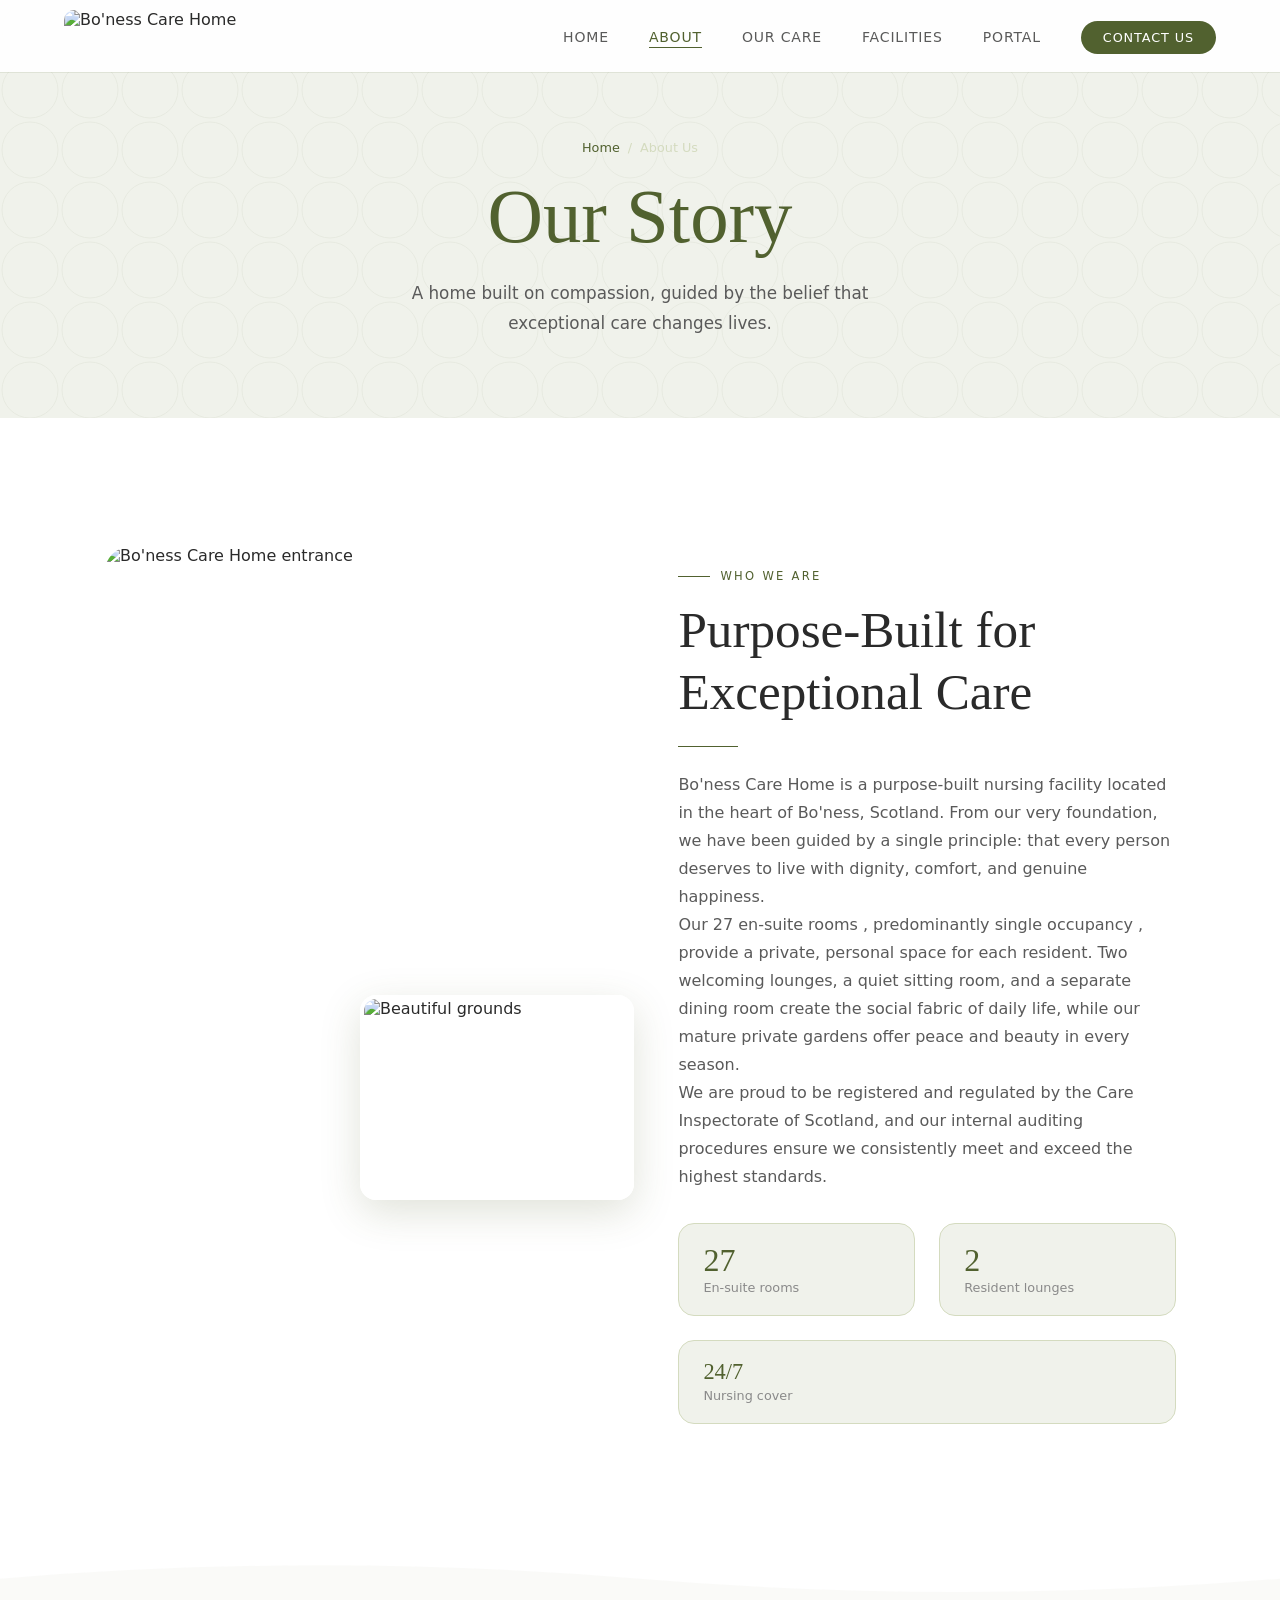
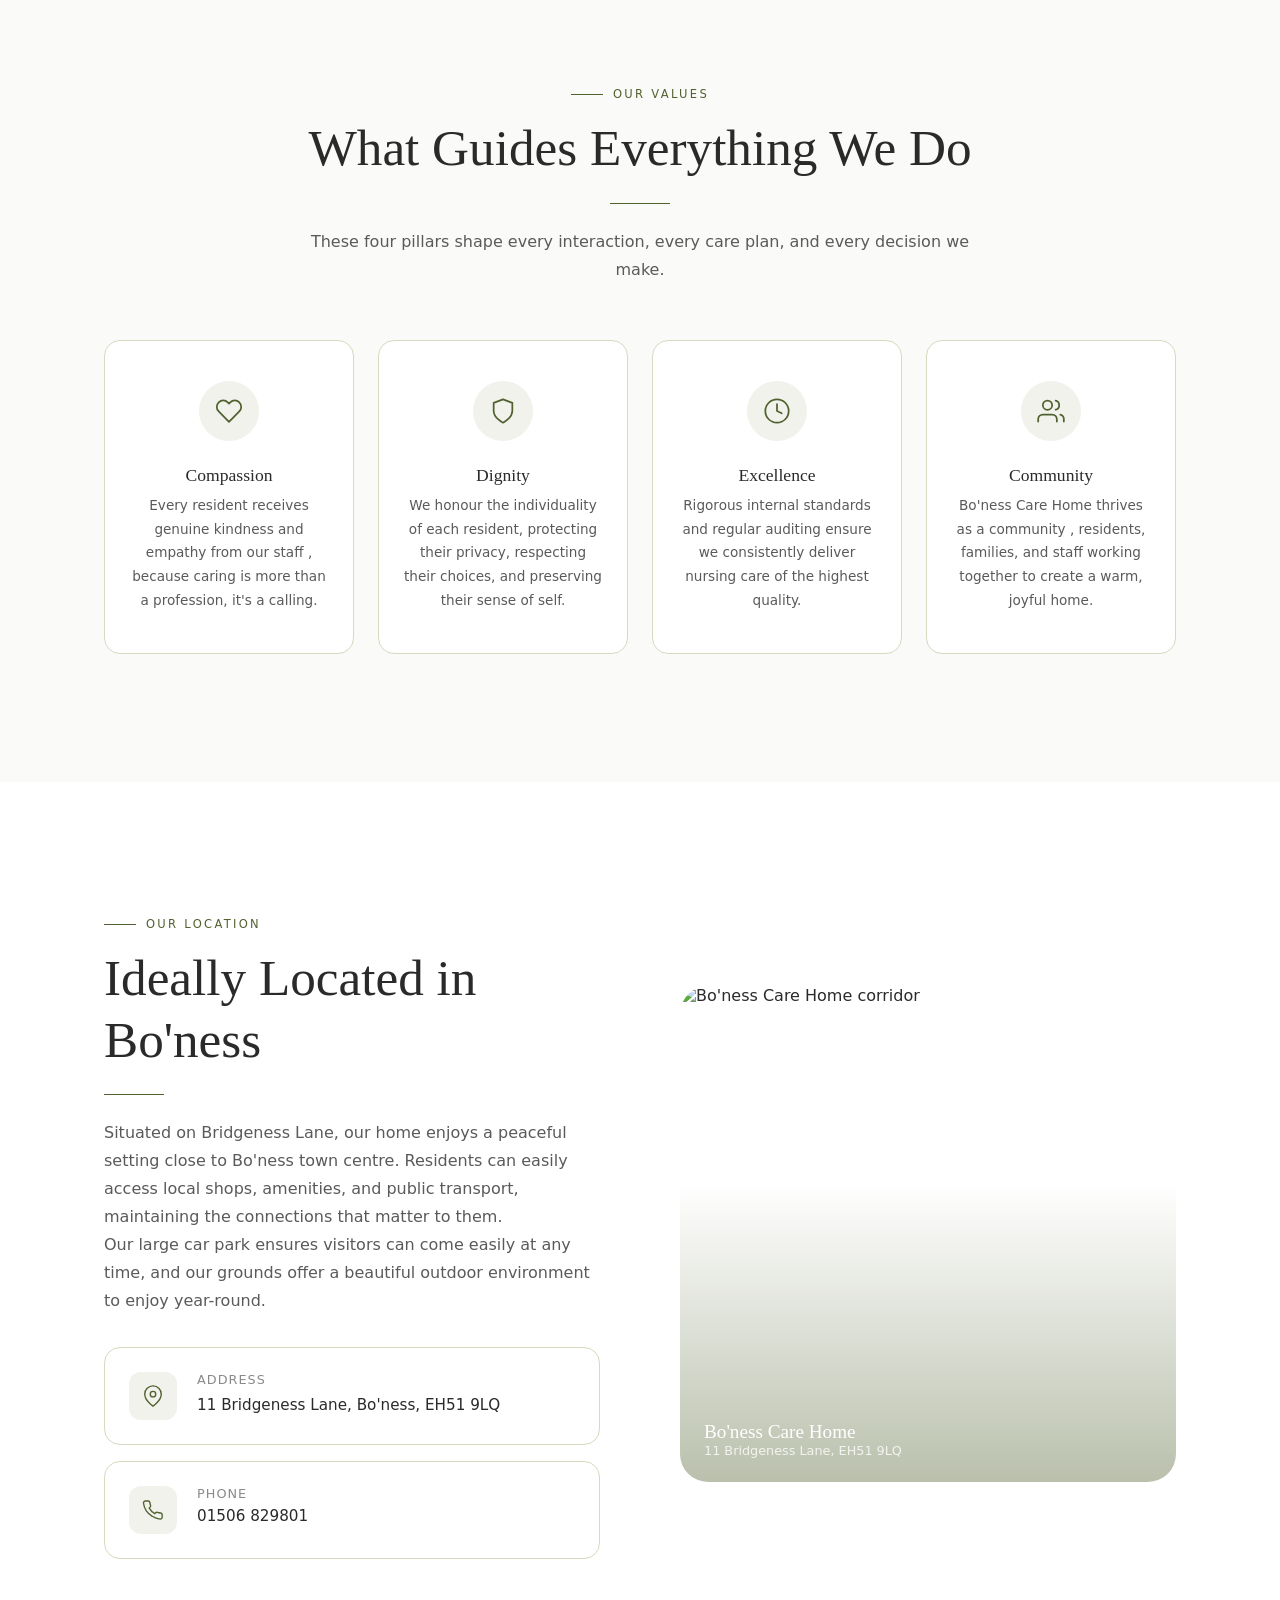
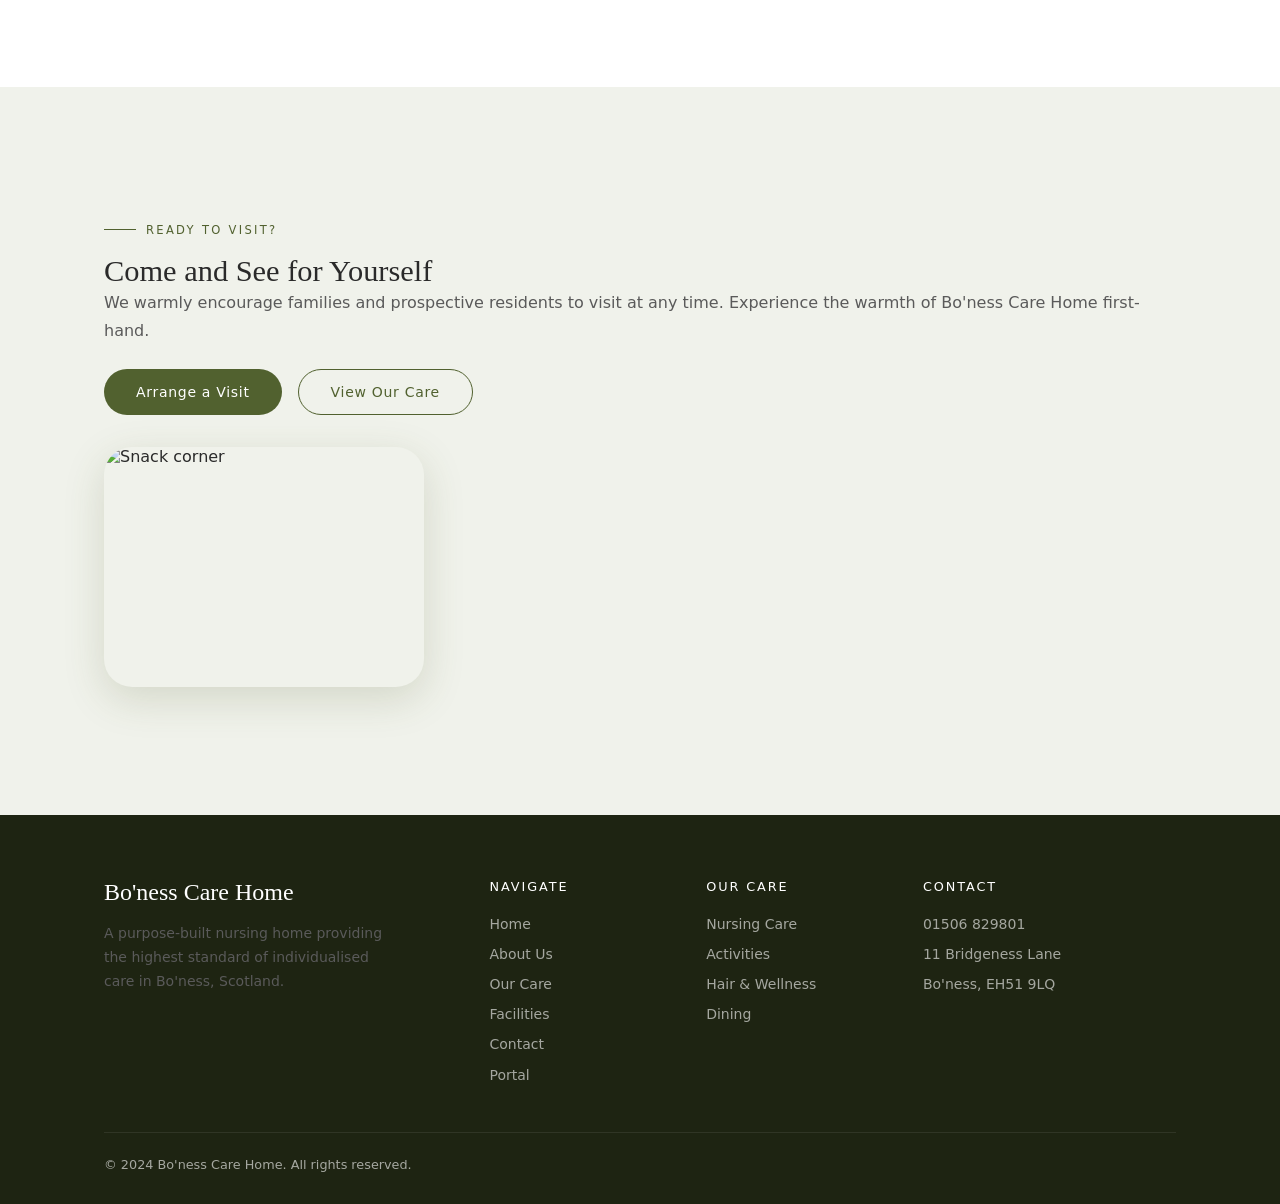
==== commit 70ff877f: "Add Portal link to nav and footer Links to https://app.bonessnursinghome.com, opening in a new tab. " ====
--- a/about.html
+++ b/about.html
@@ -18,6 +18,7 @@
     <li><a href="about.html"      class="nav__link active">About</a></li>
     <li><a href="services.html"   class="nav__link">Our Care</a></li>
     <li><a href="facilities.html" class="nav__link">Facilities</a></li>
+    <li><a href="https://app.bonessnursinghome.com" class="nav__link" target="_blank" rel="noopener">Portal</a></li>
     <li><a href="contact.html"    class="nav__link nav__cta">Contact Us</a></li>
   </ul>
   <div class="nav__hamburger" aria-label="Toggle menu" role="button" tabindex="0">
@@ -223,6 +224,7 @@
           <li><a href="services.html">Our Care</a></li>
           <li><a href="facilities.html">Facilities</a></li>
           <li><a href="contact.html">Contact</a></li>
+          <li><a href="https://app.bonessnursinghome.com" target="_blank" rel="noopener">Portal</a></li>
         </ul>
       </div>
       <div class="footer__col">
